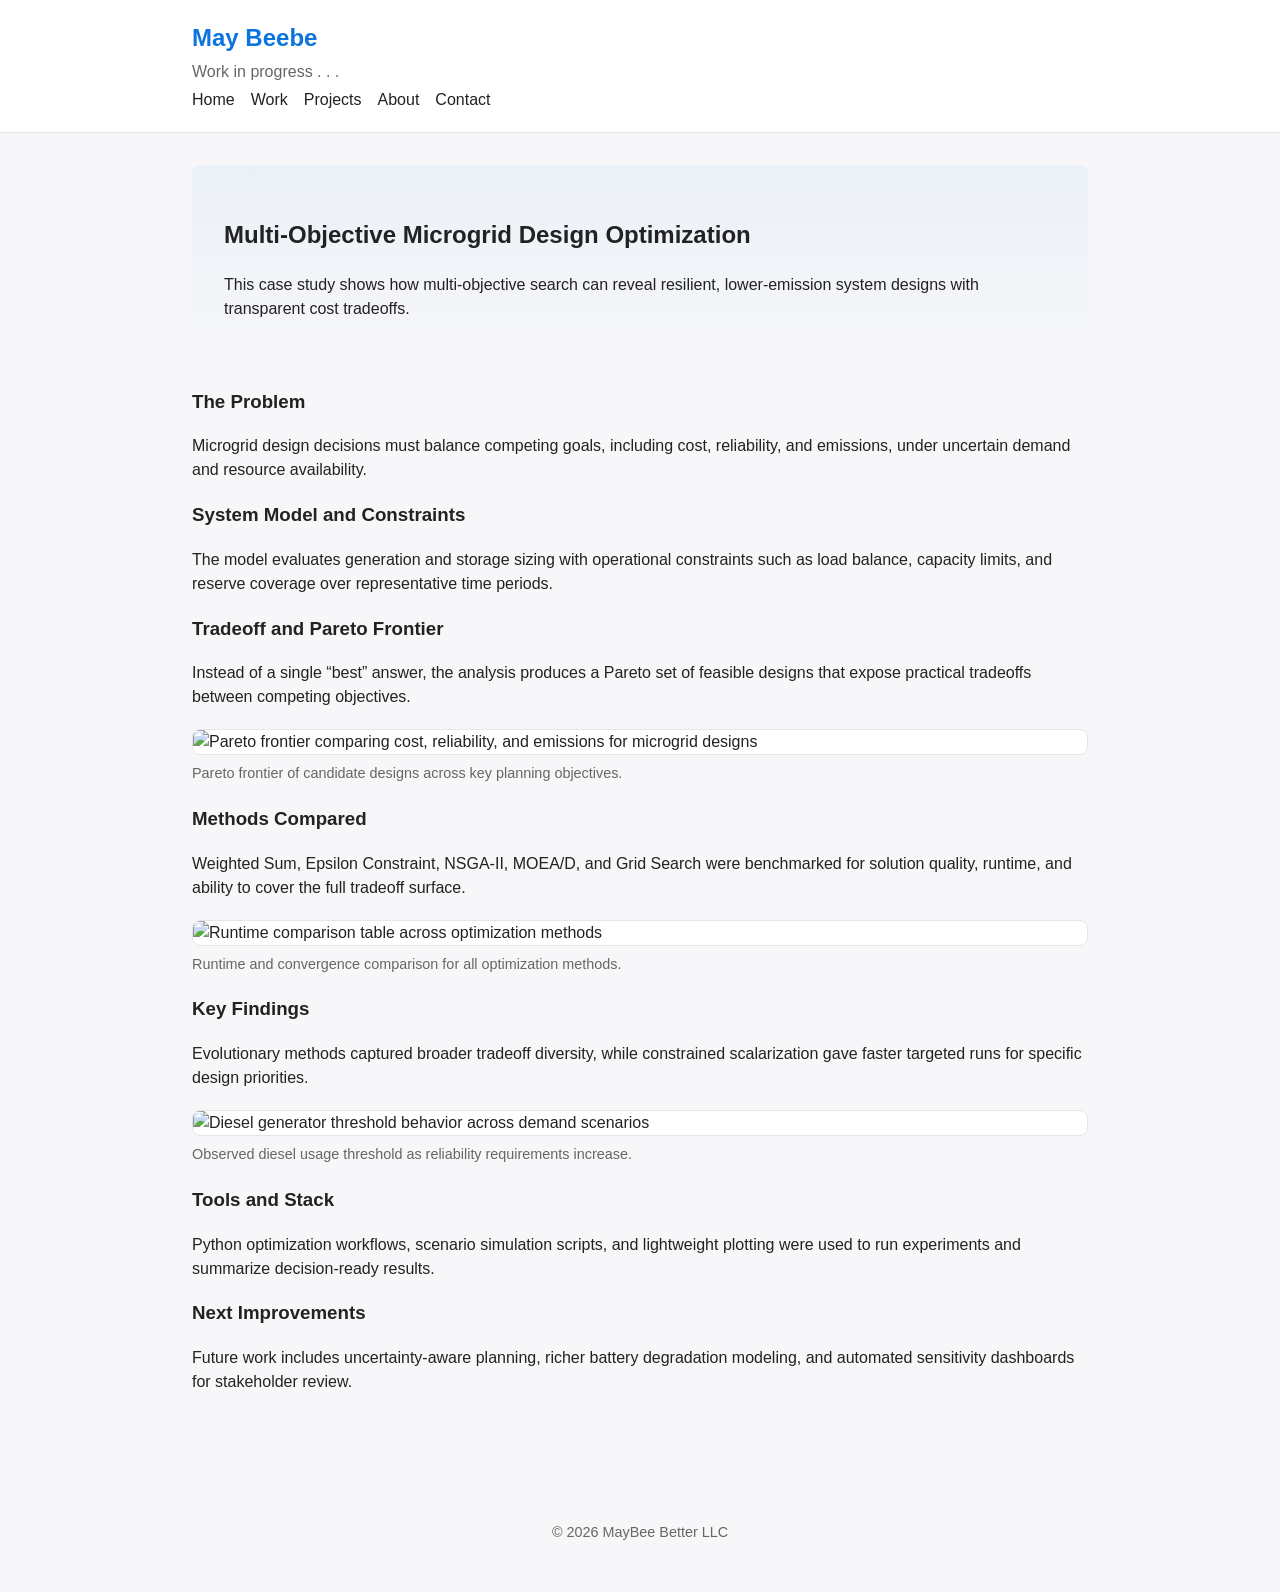
==== microgrid-optimization.html @ 995519f4 "Add microgrid project page and link from Projects" ====
<!doctype html>
<html lang="en">
<head>
  <meta charset="utf-8">
  <meta name="viewport" content="width=device-width,initial-scale=1">
  <title>Multi-Objective Microgrid Design Optimization | MayBee Better</title>
  <link rel="stylesheet" href="style.css">
</head>
<body>
  <header class="site-header">
    <div class="container">
      <h1>May Beebe</h1>
      <p class="tagline">Work in progress . . . </p>
      <nav>
        <a href="/index.html">Home</a>
        <a href="/work.html">Work</a>
        <a href="/projects.html">Projects</a>
        <a href="/about.html">About</a>
        <a href="/contact.html">Contact</a>
      </nav>
    </div>
  </header>

  <main class="container">
    <section class="hero">
      <h2>Multi-Objective Microgrid Design Optimization</h2>
      <p>This case study shows how multi-objective search can reveal resilient, lower-emission system designs with transparent cost tradeoffs.</p>
    </section>

    <section>
      <h3>The Problem</h3>
      <p>Microgrid design decisions must balance competing goals, including cost, reliability, and emissions, under uncertain demand and resource availability.</p>
    </section>

    <section>
      <h3>System Model and Constraints</h3>
      <p>The model evaluates generation and storage sizing with operational constraints such as load balance, capacity limits, and reserve coverage over representative time periods.</p>
    </section>

    <section>
      <h3>Tradeoff and Pareto Frontier</h3>
      <p>Instead of a single “best” answer, the analysis produces a Pareto set of feasible designs that expose practical tradeoffs between competing objectives.</p>
      <figure>
        <img class="case-image" src="/assets/microgrid/pareto-front.png" alt="Pareto frontier comparing cost, reliability, and emissions for microgrid designs">
        <figcaption>Pareto frontier of candidate designs across key planning objectives.</figcaption>
      </figure>
    </section>

    <section>
      <h3>Methods Compared</h3>
      <p>Weighted Sum, Epsilon Constraint, NSGA-II, MOEA/D, and Grid Search were benchmarked for solution quality, runtime, and ability to cover the full tradeoff surface.</p>
      <figure>
        <img class="case-image" src="/assets/microgrid/runtime-table.png" alt="Runtime comparison table across optimization methods">
        <figcaption>Runtime and convergence comparison for all optimization methods.</figcaption>
      </figure>
    </section>

    <section>
      <h3>Key Findings</h3>
      <p>Evolutionary methods captured broader tradeoff diversity, while constrained scalarization gave faster targeted runs for specific design priorities.</p>
      <figure>
        <img class="case-image" src="/assets/microgrid/diesel-threshold.png" alt="Diesel generator threshold behavior across demand scenarios">
        <figcaption>Observed diesel usage threshold as reliability requirements increase.</figcaption>
      </figure>
    </section>

    <section>
      <h3>Tools and Stack</h3>
      <p>Python optimization workflows, scenario simulation scripts, and lightweight plotting were used to run experiments and summarize decision-ready results.</p>
    </section>

    <section>
      <h3>Next Improvements</h3>
      <p>Future work includes uncertainty-aware planning, richer battery degradation modeling, and automated sensitivity dashboards for stakeholder review.</p>
    </section>
  </main>

  <footer class="site-footer">
    <div class="container">© 2026 MayBee Better LLC</div>
  </footer>
</body>
</html>
---- style.css ----
:root { --bg: #f7f7f9; --accent: #0b74de; --text:#222; }
* { box-sizing: border-box; }
body { margin:0; font-family: -apple-system, BlinkMacSystemFont, "Segoe UI", Roboto, "Helvetica Neue", Arial; color:var(--text); background:var(--bg); line-height:1.5; }
.container { max-width: 960px; margin:0 auto; padding: 2rem; }
.site-header { background: white; border-bottom: 1px solid #e6e6e6; }
.site-header .container { display:flex; flex-direction:column; gap:0.25rem; padding:1.25rem 2rem; }
h1{ margin:0; font-size:1.5rem; color:var(--accent); }
nav { display:flex; flex-wrap:wrap; gap:0.75rem 1rem; }
nav a { text-decoration:none; color:var(--text); font-weight:500; }
.tagline{ margin:0; color:#666; }
.hero{ background:linear-gradient(180deg, rgba(11,116,222,0.05), transparent); padding:2rem; border-radius:8px; }
.site-footer{ text-align:center; padding:1rem 0; color:#666; font-size:0.9rem; margin-top:2rem; }
.projects-grid { display:grid; grid-template-columns:repeat(auto-fit, minmax(240px, 1fr)); gap:1rem; margin-top:1rem; }
.project-card { background:#fff; border:1px solid #e6e6e6; border-radius:8px; padding:1rem; }
.project-card h3 { margin-top:0; margin-bottom:0.5rem; }
.project-card p { margin-top:0; }
.project-card a { color:var(--text); text-decoration:none; }
.tags { display:flex; flex-wrap:wrap; gap:0.5rem; margin-top:0.75rem; }
.tag { display:inline-block; padding:0.2rem 0.55rem; border:1px solid #d8d8d8; border-radius:999px; font-size:0.85rem; color:#444; background:#fafafa; }
figure { margin:1.25rem 0; }
.case-image { display:block; width:100%; max-width:100%; height:auto; border:1px solid #e6e6e6; border-radius:8px; background:#fff; }
figcaption { margin-top:0.5rem; color:#666; font-size:0.9rem; }

@media (max-width: 600px) {
  .container { padding: 1.25rem; }
  .site-header .container { padding: 1rem 1.25rem; }
}
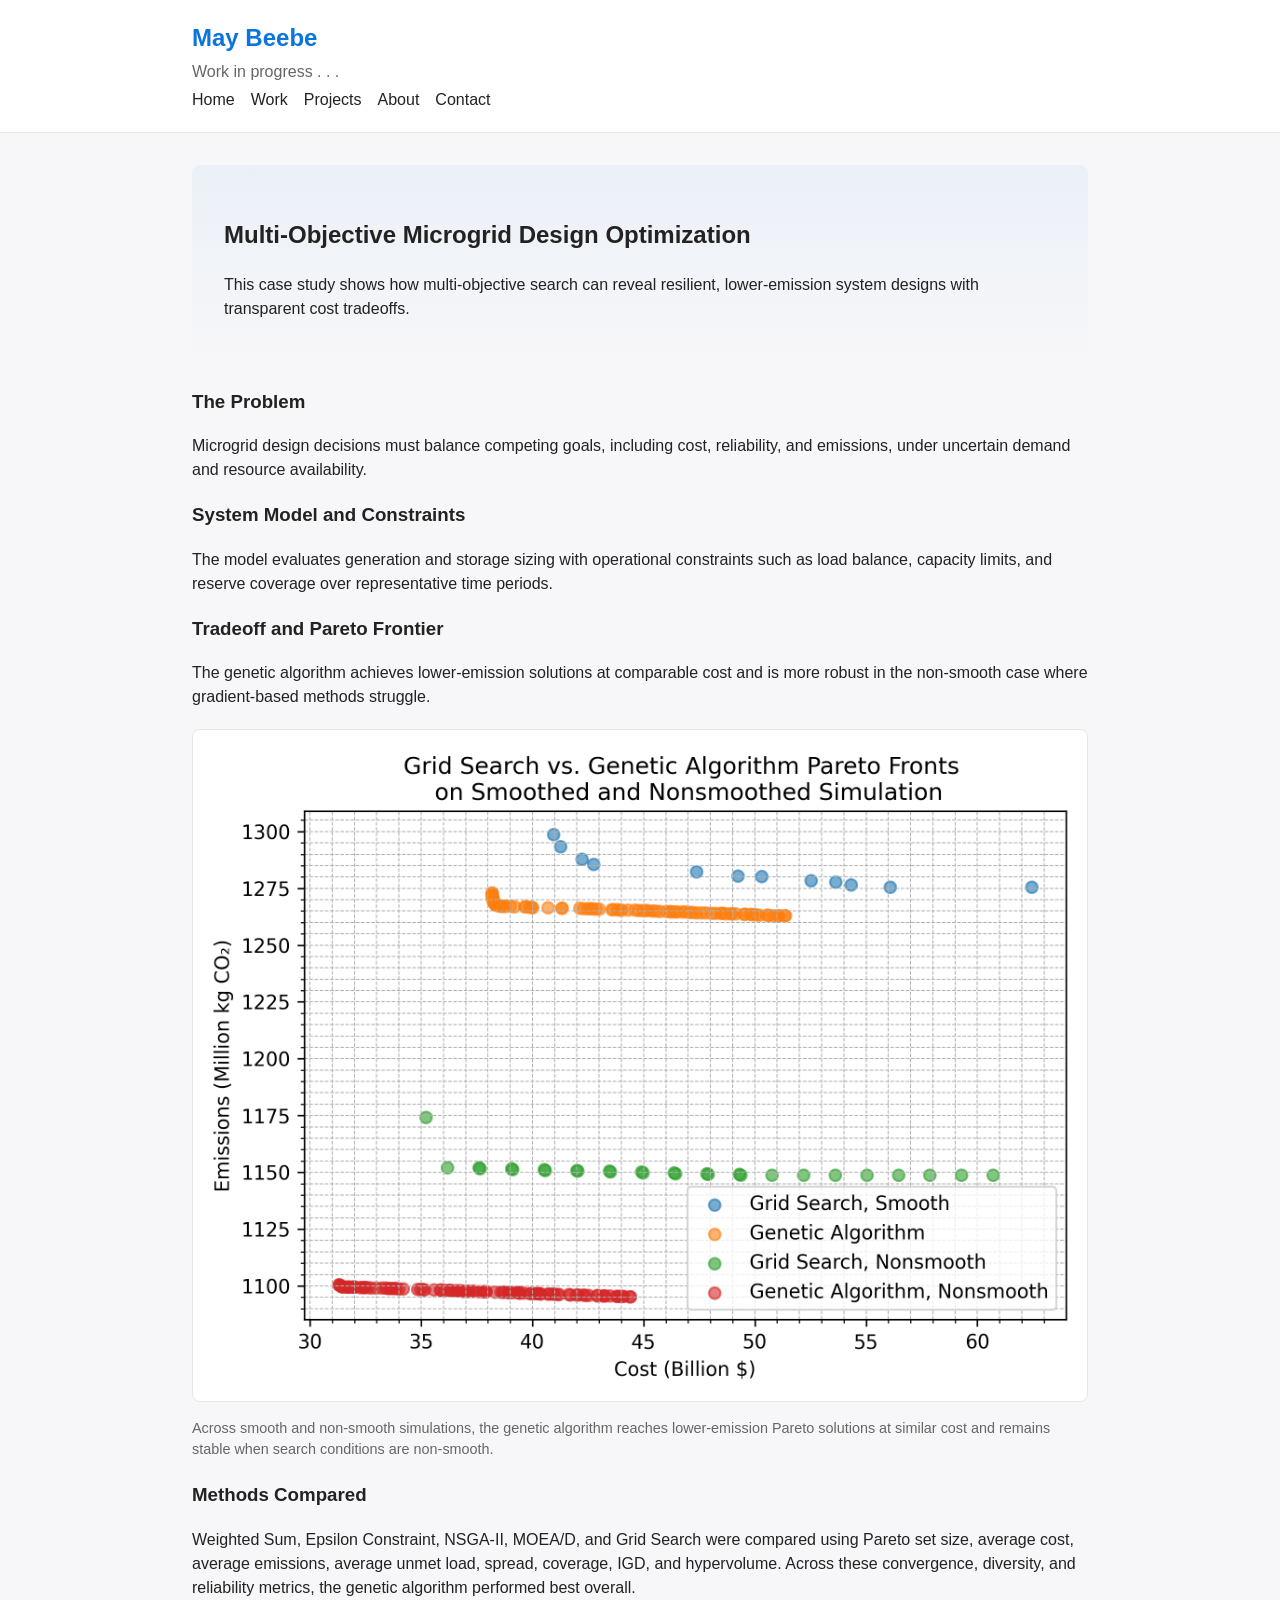
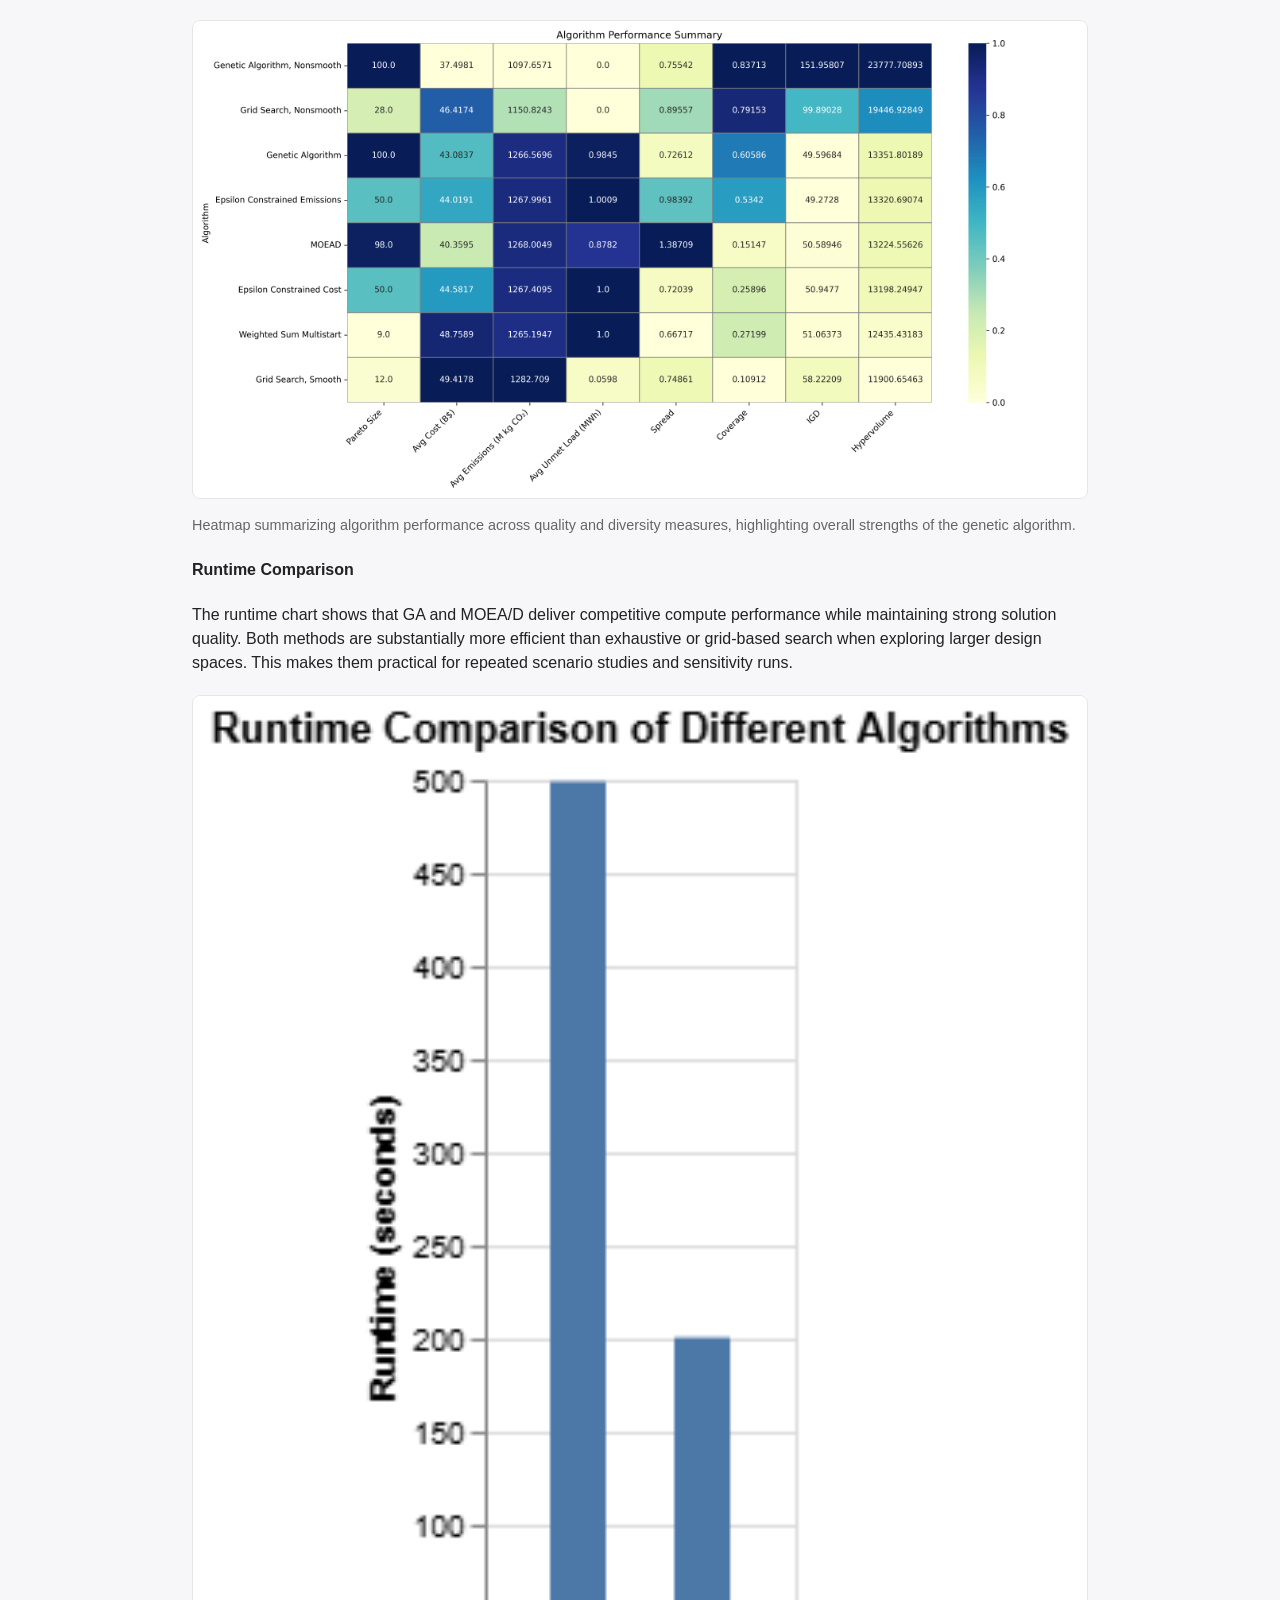
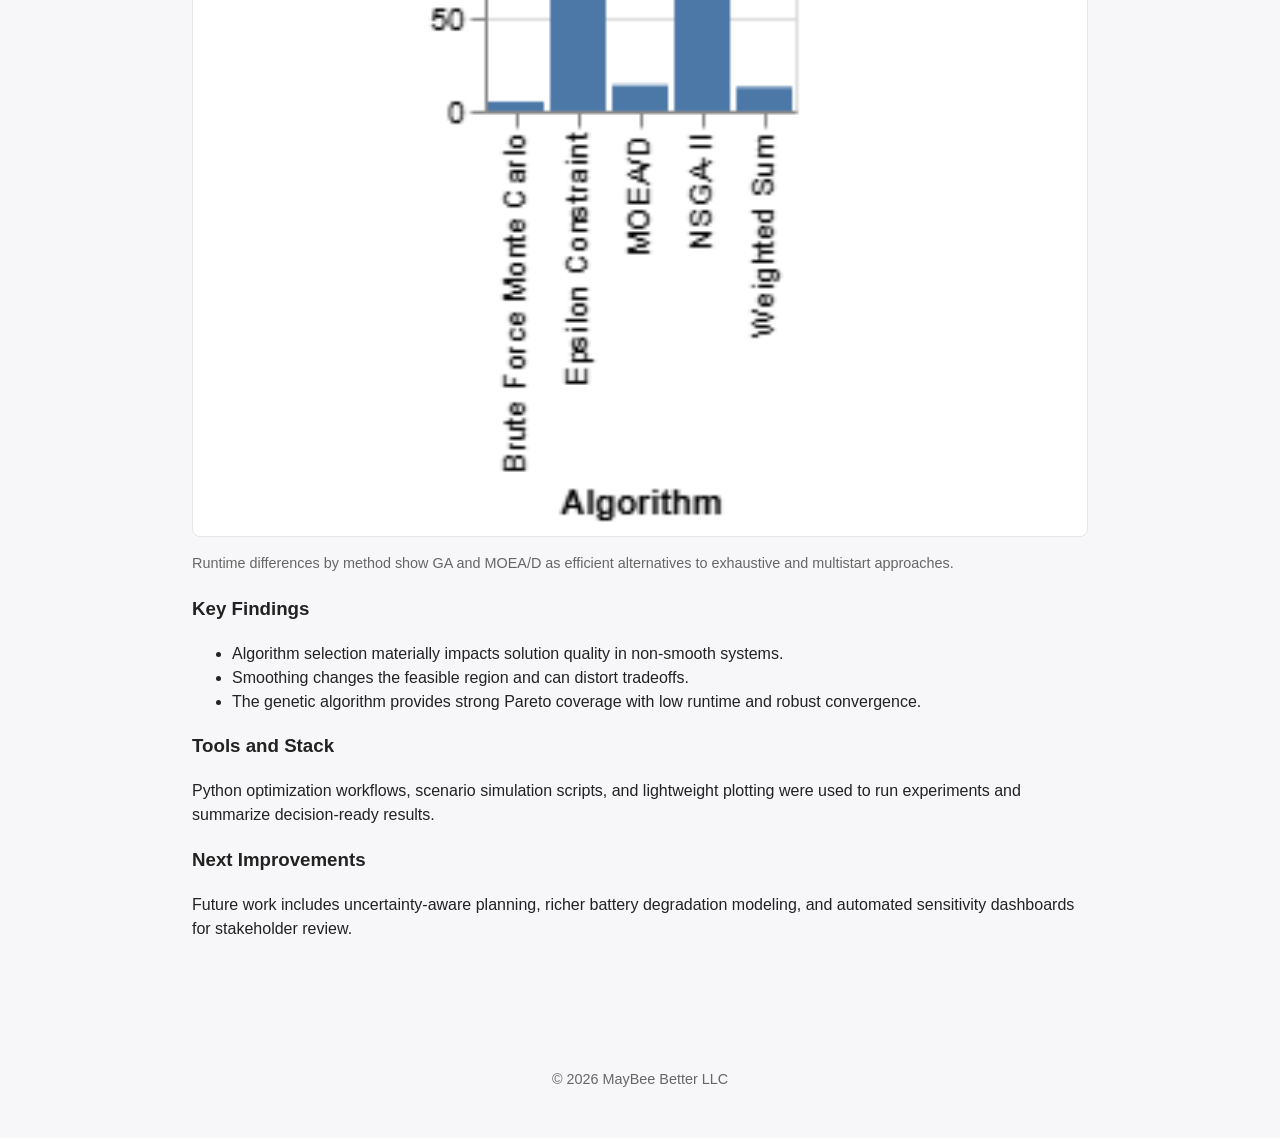
==== commit 2ff92cdd: "Replace placeholders with real microgrid figures and align case study copy" ====
--- a/microgrid-optimization.html
+++ b/microgrid-optimization.html
@@ -39,29 +39,35 @@
 
     <section>
       <h3>Tradeoff and Pareto Frontier</h3>
-      <p>Instead of a single “best” answer, the analysis produces a Pareto set of feasible designs that expose practical tradeoffs between competing objectives.</p>
+      <p>The genetic algorithm achieves lower-emission solutions at comparable cost and is more robust in the non-smooth case where gradient-based methods struggle.</p>
       <figure>
-        <img class="case-image" src="/assets/microgrid/pareto-front.png" alt="Pareto frontier comparing cost, reliability, and emissions for microgrid designs">
-        <figcaption>Pareto frontier of candidate designs across key planning objectives.</figcaption>
+        <img class="case-image" src="/assets/microgrid/Algorithm Pareto Fronts on Nonsmoothed.png" alt="Cost versus emissions Pareto fronts comparing grid search and genetic algorithm on smooth and non-smooth microgrid simulations">
+        <figcaption>Across smooth and non-smooth simulations, the genetic algorithm reaches lower-emission Pareto solutions at similar cost and remains stable when search conditions are non-smooth.</figcaption>
       </figure>
     </section>
 
     <section>
       <h3>Methods Compared</h3>
-      <p>Weighted Sum, Epsilon Constraint, NSGA-II, MOEA/D, and Grid Search were benchmarked for solution quality, runtime, and ability to cover the full tradeoff surface.</p>
+      <p>Weighted Sum, Epsilon Constraint, NSGA-II, MOEA/D, and Grid Search were compared using Pareto set size, average cost, average emissions, average unmet load, spread, coverage, IGD, and hypervolume. Across these convergence, diversity, and reliability metrics, the genetic algorithm performed best overall.</p>
       <figure>
-        <img class="case-image" src="/assets/microgrid/runtime-table.png" alt="Runtime comparison table across optimization methods">
-        <figcaption>Runtime and convergence comparison for all optimization methods.</figcaption>
+        <img class="case-image" src="/assets/microgrid/comparison_metrics_heatmap.png" alt="Heatmap of algorithm metrics including Pareto set size, cost, emissions, unmet load, spread, coverage, IGD, and hypervolume">
+        <figcaption>Heatmap summarizing algorithm performance across quality and diversity measures, highlighting overall strengths of the genetic algorithm.</figcaption>
+      </figure>
+      <h4>Runtime Comparison</h4>
+      <p>The runtime chart shows that GA and MOEA/D deliver competitive compute performance while maintaining strong solution quality. Both methods are substantially more efficient than exhaustive or grid-based search when exploring larger design spaces. This makes them practical for repeated scenario studies and sensitivity runs.</p>
+      <figure>
+        <img class="case-image" src="/assets/microgrid/runtimes.png" alt="Bar chart comparing optimization runtimes across grid search, multistart, GA, and MOEA-D methods">
+        <figcaption>Runtime differences by method show GA and MOEA/D as efficient alternatives to exhaustive and multistart approaches.</figcaption>
       </figure>
     </section>
 
     <section>
       <h3>Key Findings</h3>
-      <p>Evolutionary methods captured broader tradeoff diversity, while constrained scalarization gave faster targeted runs for specific design priorities.</p>
-      <figure>
-        <img class="case-image" src="/assets/microgrid/diesel-threshold.png" alt="Diesel generator threshold behavior across demand scenarios">
-        <figcaption>Observed diesel usage threshold as reliability requirements increase.</figcaption>
-      </figure>
+      <ul>
+        <li>Algorithm selection materially impacts solution quality in non-smooth systems.</li>
+        <li>Smoothing changes the feasible region and can distort tradeoffs.</li>
+        <li>The genetic algorithm provides strong Pareto coverage with low runtime and robust convergence.</li>
+      </ul>
     </section>
 
     <section>
--- a/style.css
+++ b/style.css
@@ -18,7 +18,7 @@
 .tags { display:flex; flex-wrap:wrap; gap:0.5rem; margin-top:0.75rem; }
 .tag { display:inline-block; padding:0.2rem 0.55rem; border:1px solid #d8d8d8; border-radius:999px; font-size:0.85rem; color:#444; background:#fafafa; }
 figure { margin:1.25rem 0; }
-.case-image { display:block; width:100%; max-width:100%; height:auto; border:1px solid #e6e6e6; border-radius:8px; background:#fff; }
+.case-image { width:100%; max-width:1000px; height:auto; display:block; margin:16px auto; border:1px solid #e6e6e6; border-radius:8px; background:#fff; }
 figcaption { margin-top:0.5rem; color:#666; font-size:0.9rem; }
 
 @media (max-width: 600px) {
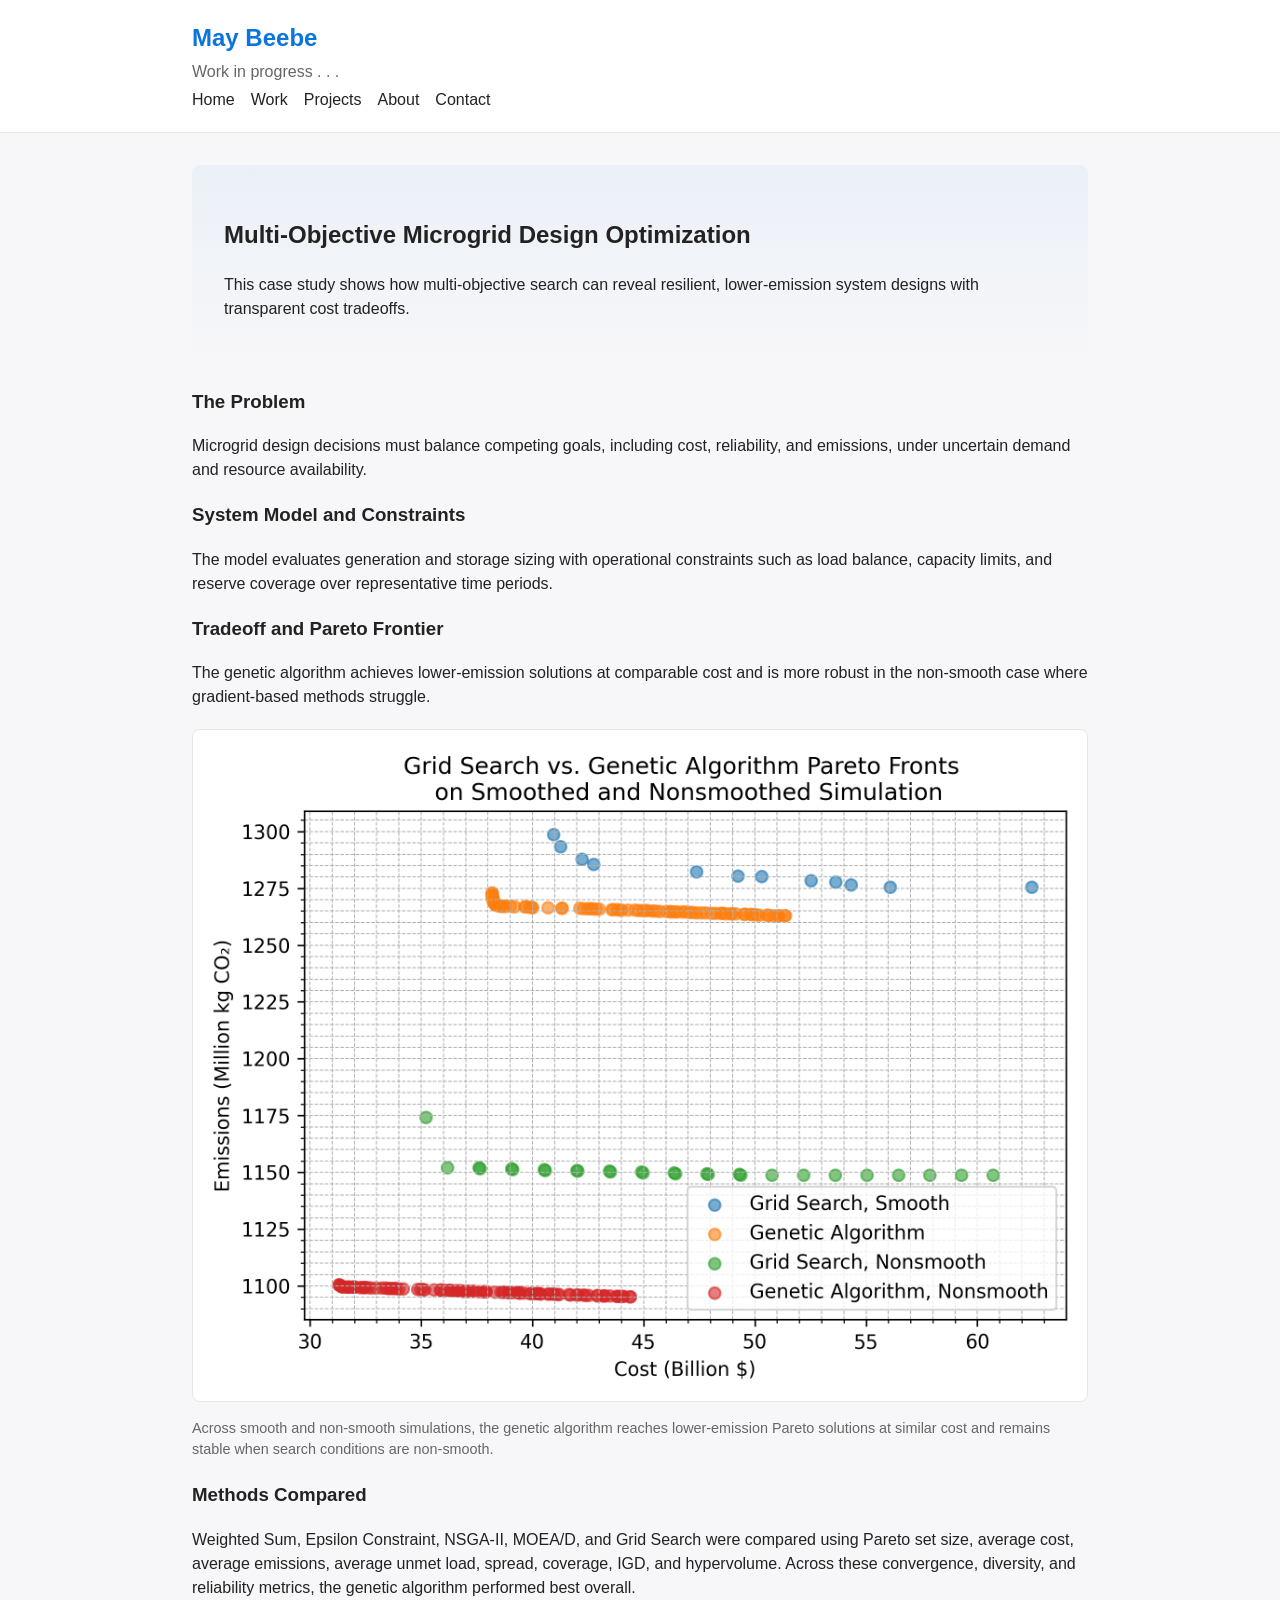
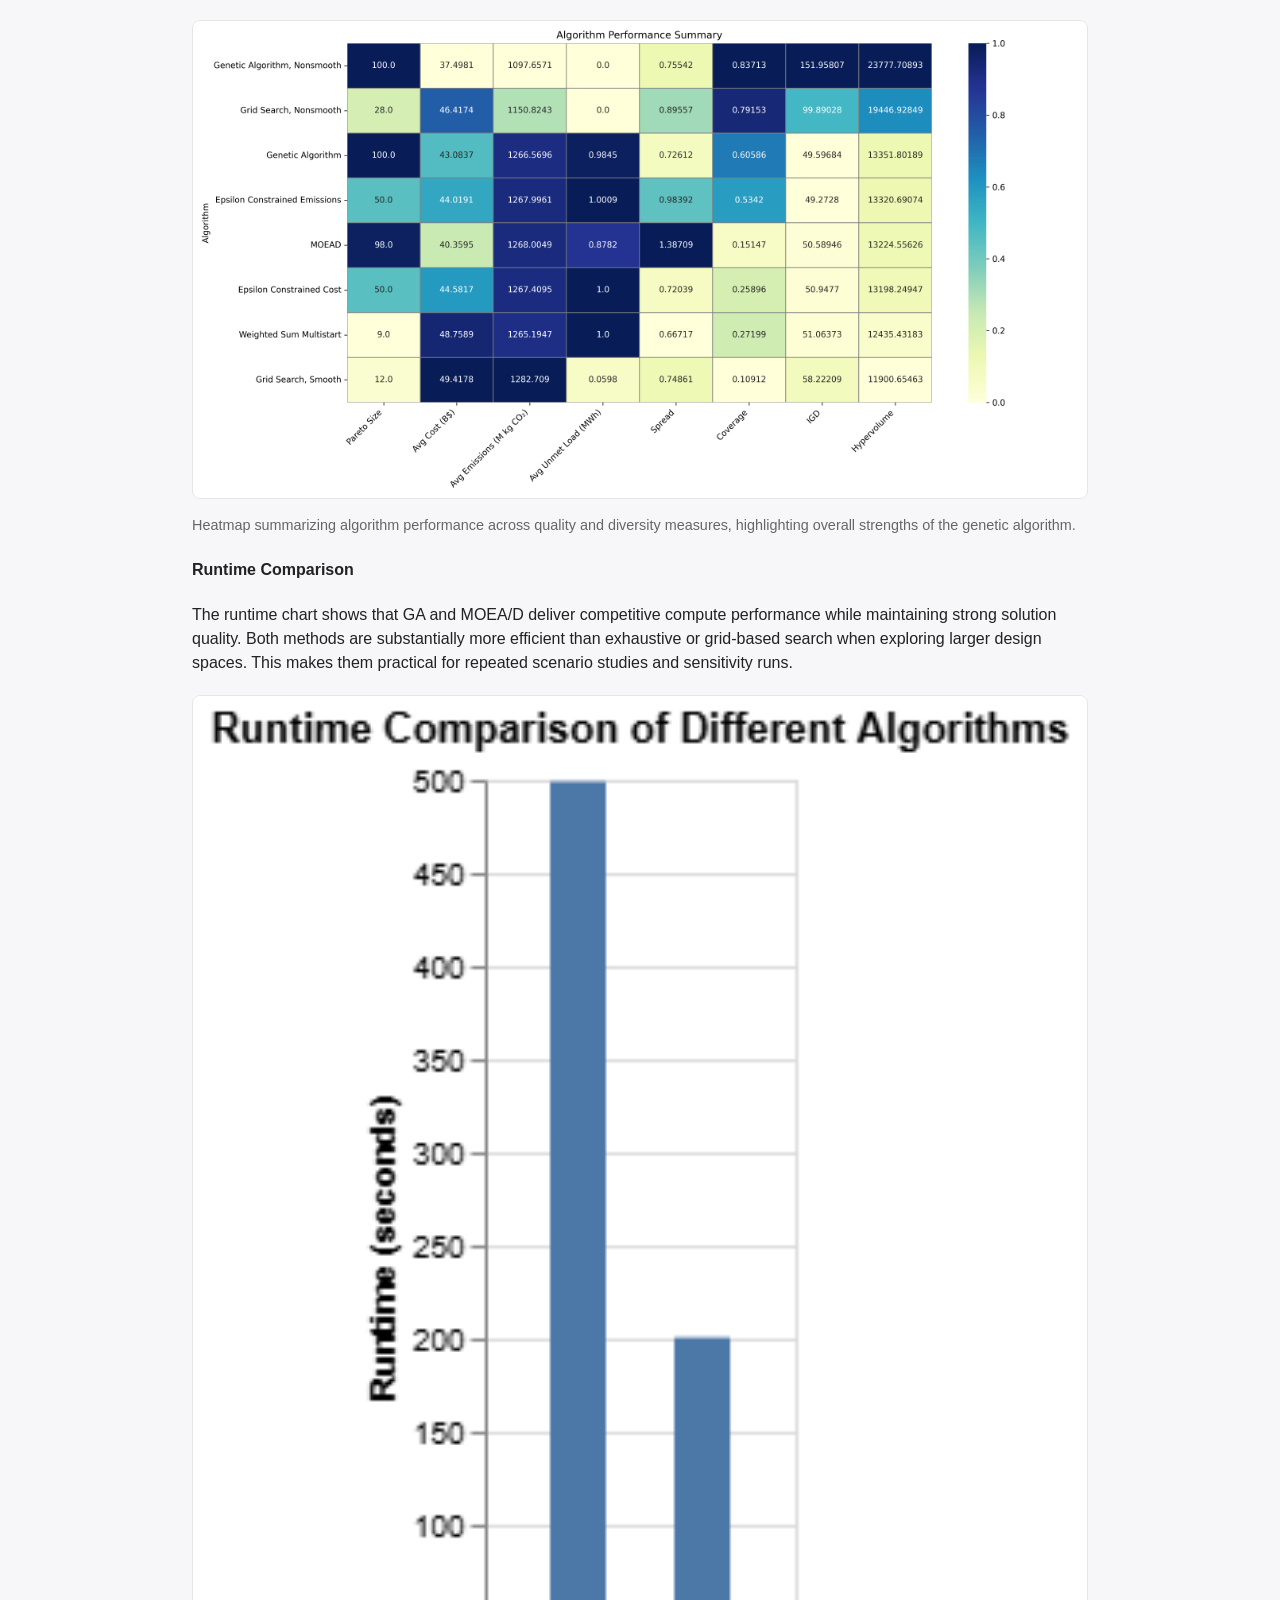
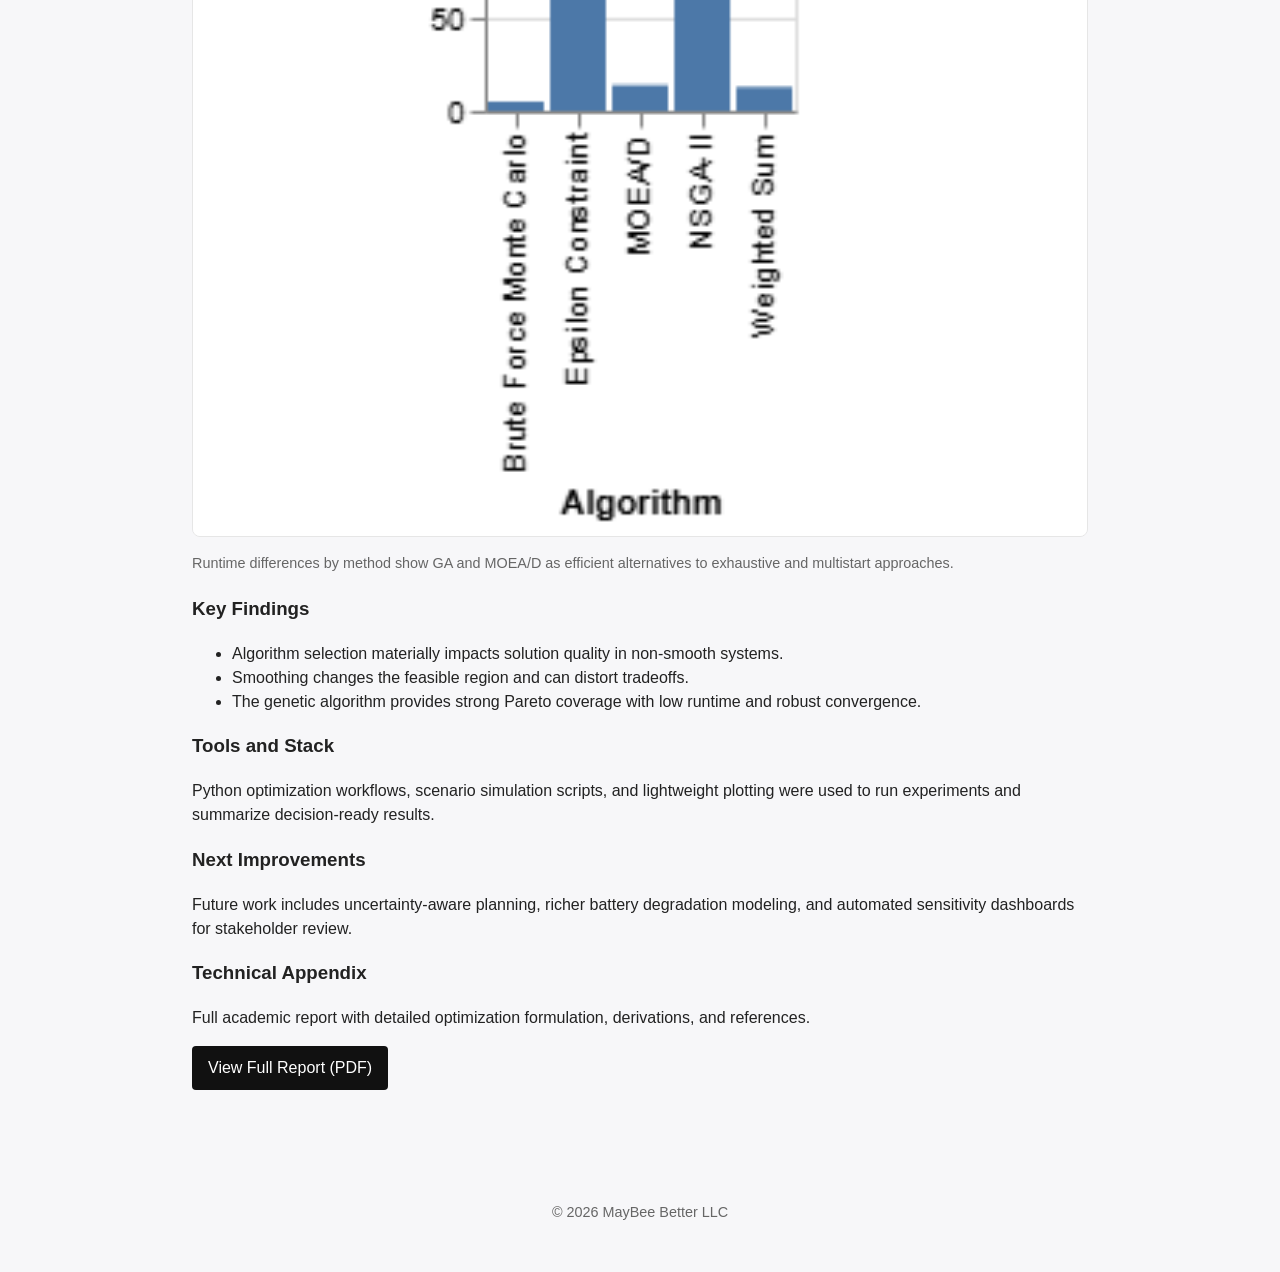
==== commit f5aa0616: "Add downloadable final report PDF to microgrid project page" ====
--- a/microgrid-optimization.html
+++ b/microgrid-optimization.html
@@ -79,6 +79,12 @@
       <h3>Next Improvements</h3>
       <p>Future work includes uncertainty-aware planning, richer battery degradation modeling, and automated sensitivity dashboards for stakeholder review.</p>
     </section>
+
+    <section>
+      <h3>Technical Appendix</h3>
+      <p>Full academic report with detailed optimization formulation, derivations, and references.</p>
+      <a class="pdf-link" href="/assets/microgrid/EENG521_FinalReport_Group1.pdf" target="_blank">View Full Report (PDF)</a>
+    </section>
   </main>
 
   <footer class="site-footer">
--- a/style.css
+++ b/style.css
@@ -20,6 +20,8 @@
 figure { margin:1.25rem 0; }
 .case-image { width:100%; max-width:1000px; height:auto; display:block; margin:16px auto; border:1px solid #e6e6e6; border-radius:8px; background:#fff; }
 figcaption { margin-top:0.5rem; color:#666; font-size:0.9rem; }
+.pdf-link { display:inline-block; padding:10px 16px; background:#111; color:#fff; text-decoration:none; border-radius:4px; }
+.pdf-link:hover { opacity:0.9; }
 
 @media (max-width: 600px) {
   .container { padding: 1.25rem; }
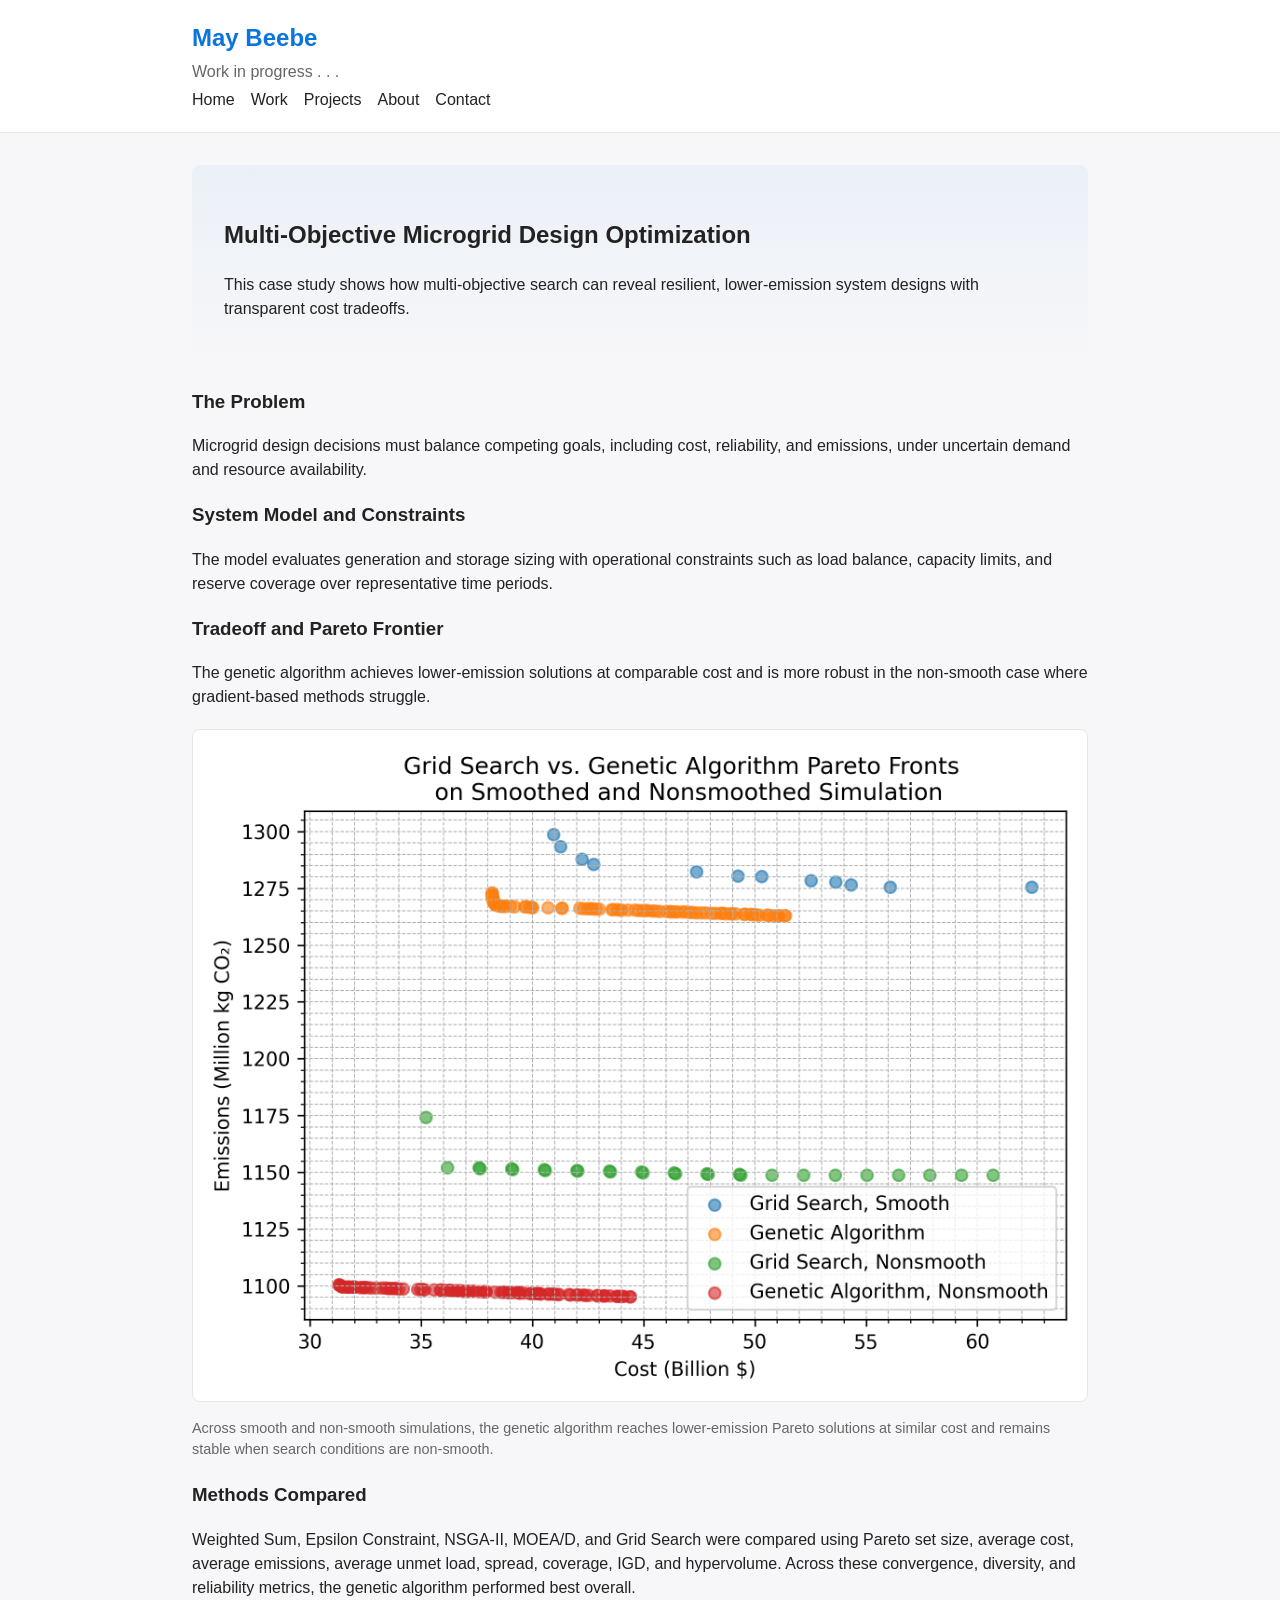
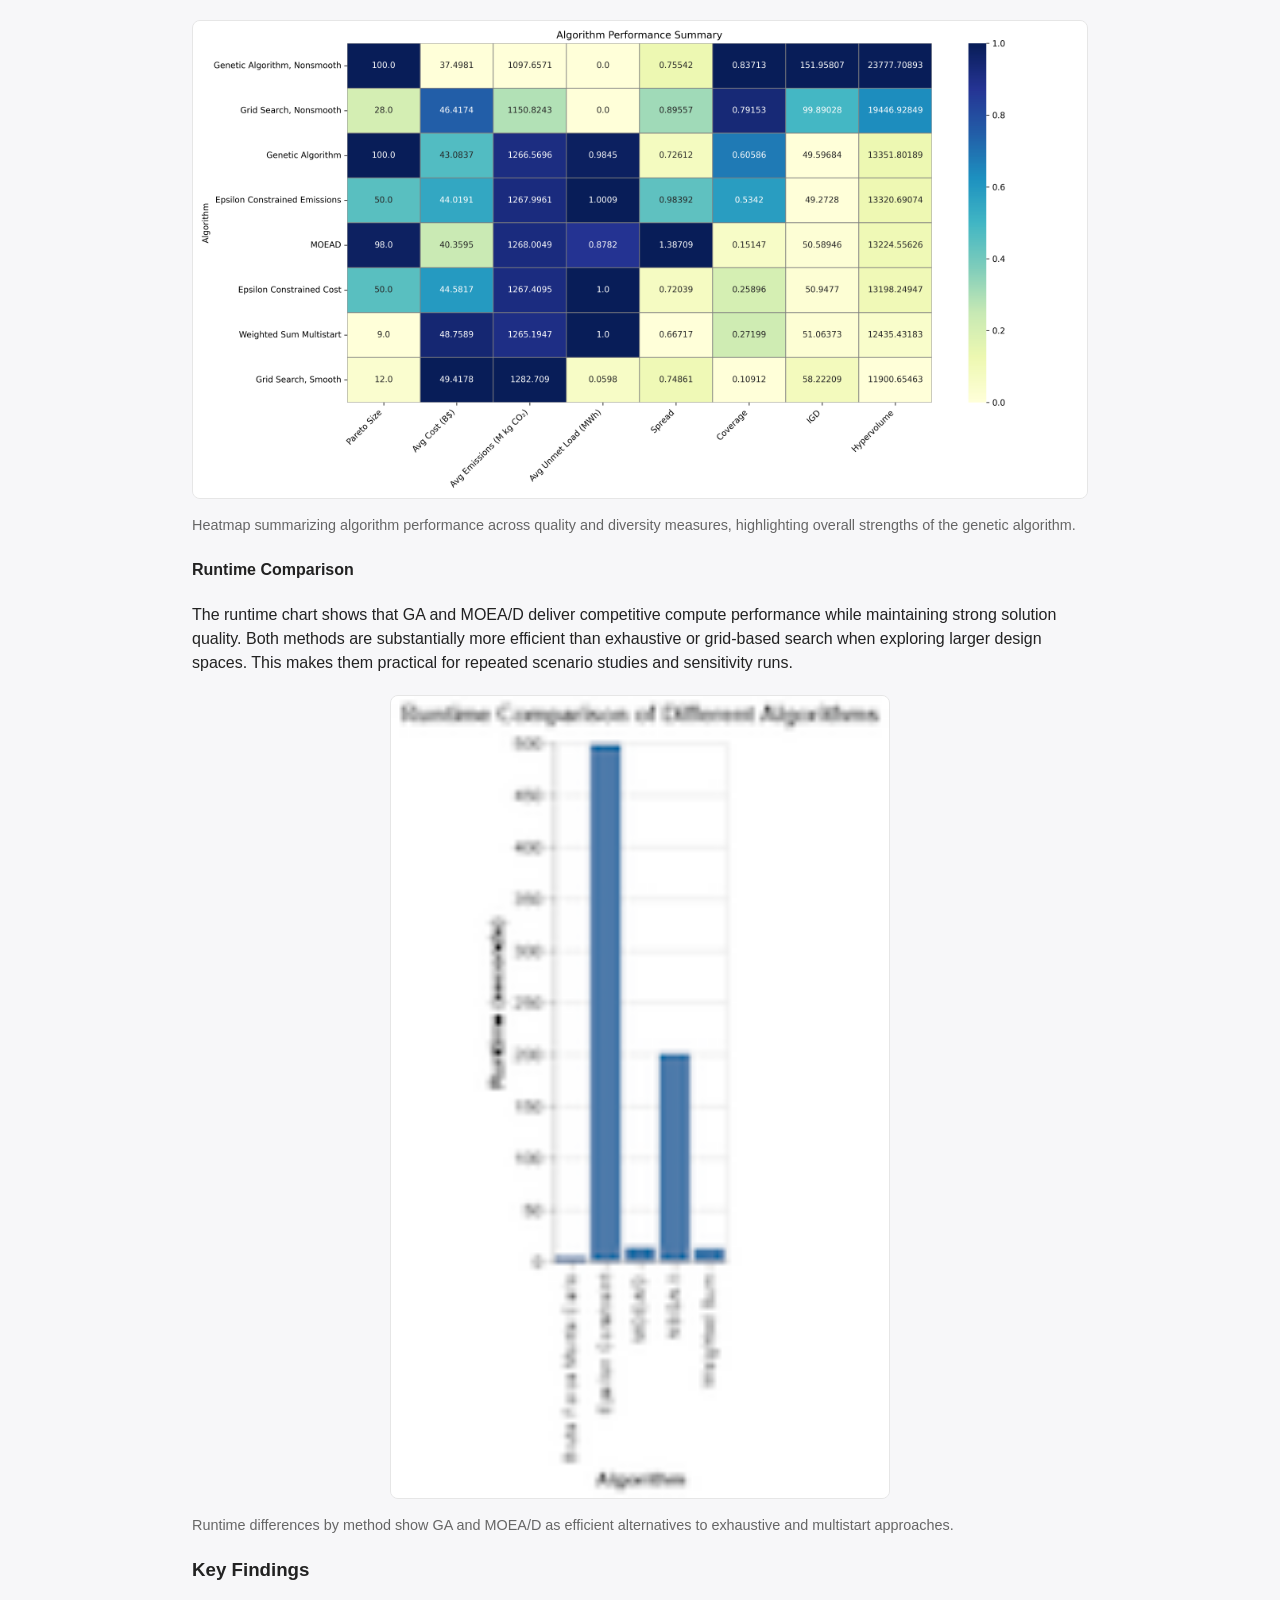
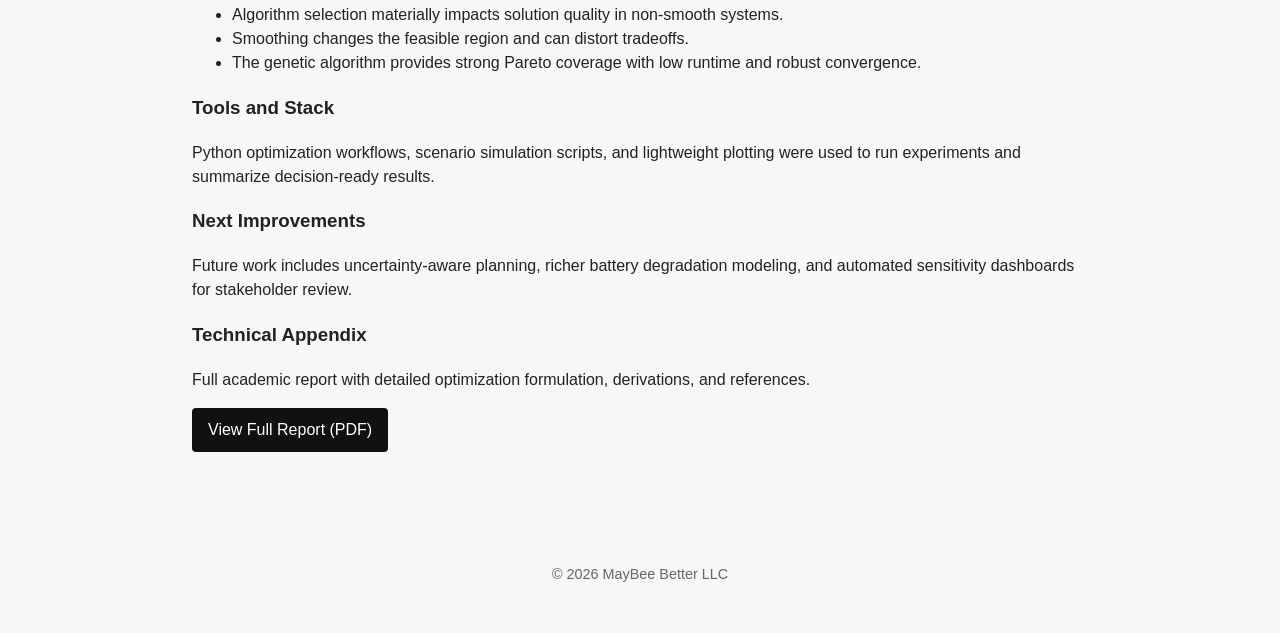
==== commit bb5504c9: "Constrain runtime image width for better layout balance" ====
--- a/microgrid-optimization.html
+++ b/microgrid-optimization.html
@@ -56,7 +56,7 @@
       <h4>Runtime Comparison</h4>
       <p>The runtime chart shows that GA and MOEA/D deliver competitive compute performance while maintaining strong solution quality. Both methods are substantially more efficient than exhaustive or grid-based search when exploring larger design spaces. This makes them practical for repeated scenario studies and sensitivity runs.</p>
       <figure>
-        <img class="case-image" src="/assets/microgrid/runtimes.png" alt="Bar chart comparing optimization runtimes across grid search, multistart, GA, and MOEA-D methods">
+        <img class="case-image runtime" src="/assets/microgrid/runtimes.png" alt="Bar chart comparing optimization runtimes across grid search, multistart, GA, and MOEA-D methods">
         <figcaption>Runtime differences by method show GA and MOEA/D as efficient alternatives to exhaustive and multistart approaches.</figcaption>
       </figure>
     </section>
--- a/style.css
+++ b/style.css
@@ -19,6 +19,7 @@
 .tag { display:inline-block; padding:0.2rem 0.55rem; border:1px solid #d8d8d8; border-radius:999px; font-size:0.85rem; color:#444; background:#fafafa; }
 figure { margin:1.25rem 0; }
 .case-image { width:100%; max-width:1000px; height:auto; display:block; margin:16px auto; border:1px solid #e6e6e6; border-radius:8px; background:#fff; }
+.case-image.runtime { max-width: 500px; }
 figcaption { margin-top:0.5rem; color:#666; font-size:0.9rem; }
 .pdf-link { display:inline-block; padding:10px 16px; background:#111; color:#fff; text-decoration:none; border-radius:4px; }
 .pdf-link:hover { opacity:0.9; }
